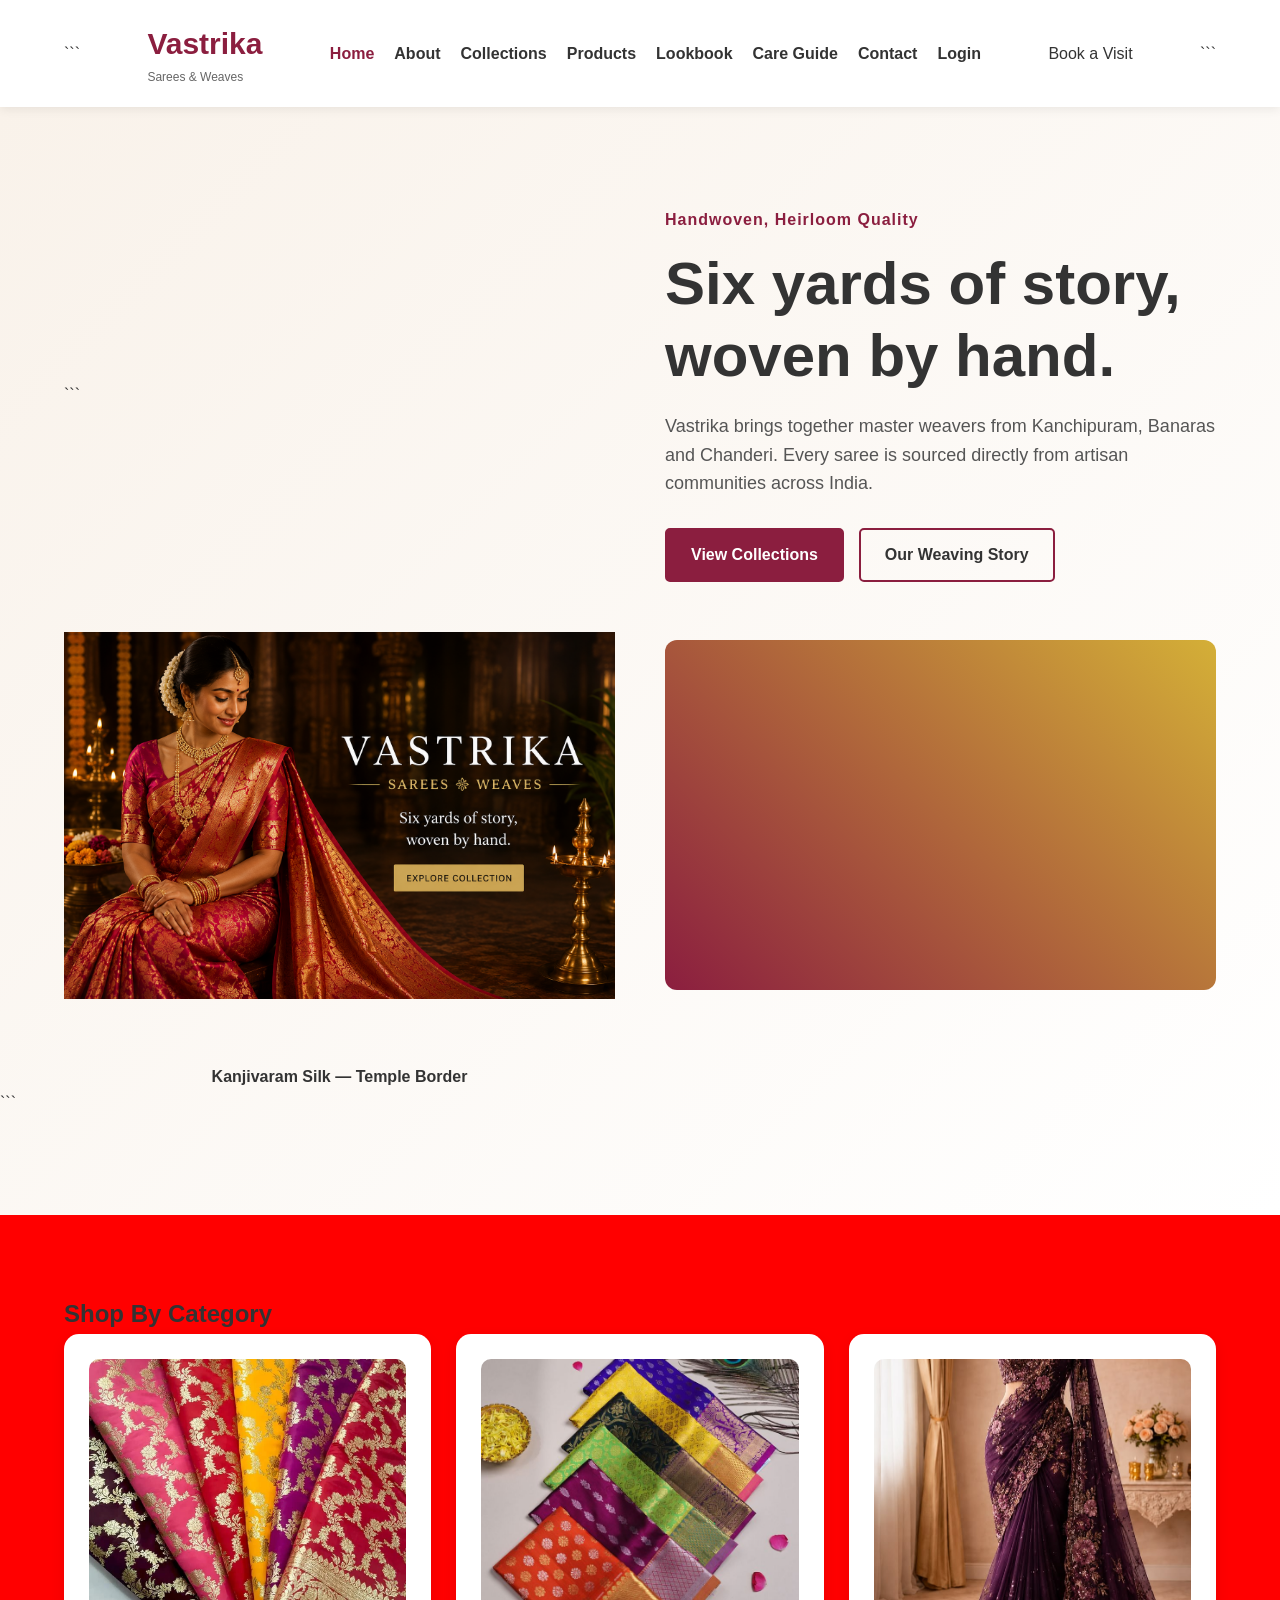
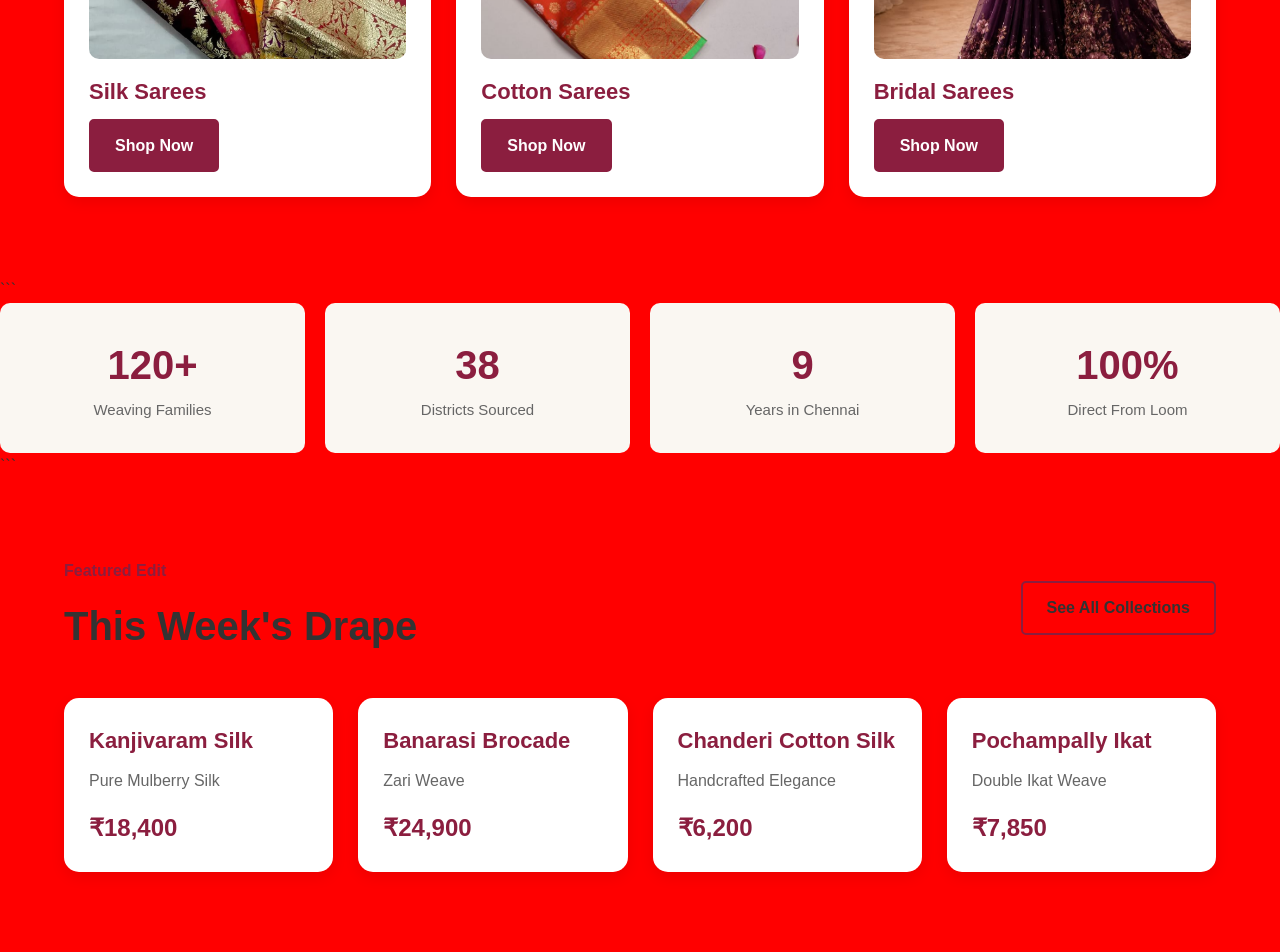
==== index.html @ ca404f15 "Add website files" ====
<!DOCTYPE html>

<html lang="en">
<head>
<meta charset="UTF-8">
<meta name="viewport" content="width=device-width, initial-scale=1.0">
<title>Vastrika — Handwoven Saree Boutique</title>
<link rel="stylesheet" href="css/style.css">
</head>
<body>

<header class="site-header">
  <div class="wrap">

```
<a href="index.html" class="brand">
  Vastrika
  <small>Sarees & Weaves</small>
</a>

<nav class="main-nav">
  <ul>
    <li><a href="index.html" class="active">Home</a></li>
    <li><a href="about.html">About</a></li>
    <li><a href="collections.html">Collections</a></li>
    <li><a href="products.html">Products</a></li>
    <li><a href="gallery.html">Lookbook</a></li>
    <li><a href="care-guide.html">Care Guide</a></li>
    <li><a href="contact.html">Contact</a></li>
    <li><a href="login.html">Login</a></li>
  </ul>
</nav>

<div class="header-cta">
  <a href="contact.html" class="icon-btn">
    Book a Visit
  </a>
</div>
```

  </div>
</header>

<section class="hero">

  <div class="hero-weave"></div>

  <div class="wrap">

```
<div>

  <div class="hero-eyebrow">
    Handwoven, Heirloom Quality
  </div>

  <h1>
    Six yards of story,<br>
    woven by hand.
  </h1>

  <p>
    Vastrika brings together master weavers from
    Kanchipuram, Banaras and Chanderi.
    Every saree is sourced directly from artisan
    communities across India.
  </p>

  <div class="hero-actions">

    <a href="collections.html"
       class="btn btn-solid">
       View Collections
    </a>

    <a href="about.html"
       class="btn">
       Our Weaving Story
    </a>

  </div>

</div>
 <img src="images/hero-banner.jpg" alt="Hero Banner">
  <div class="swatch"></div>
  <div class="swatch-caption">
    Kanjivaram Silk — Temple Border
  </div>
</div>
```

  </div>

</section>

<!-- <section class="stats-section">

  <div class="wrap"> -->
  <section class="categories">
  <div class="wrap">

    <h2>Shop By Category</h2>

    <div class="grid-3">

      <div class="card">
        <img src="images/silk-category.jpg" alt="Silk Sarees">
        <h3>Silk Sarees</h3>
        <a href="products.html" class="btn btn-solid">Shop Now</a>
      </div>

      <div class="card">
        <img src="images/cotton-category.jpg" alt="Cotton Sarees">
        <h3>Cotton Sarees</h3>
        <a href="products.html" class="btn btn-solid">Shop Now</a>
      </div>

      <div class="card">
        <img src="images/bridal-category.jpg" alt="Bridal Sarees">
        <h3>Bridal Sarees</h3>
        <a href="products.html" class="btn btn-solid">Shop Now</a>
      </div>

    </div>

  </div>
</section>  

```
<div class="stats">

  <div class="stat">
    <span class="num">120+</span>
    <span class="label">Weaving Families</span>
  </div>

  <div class="stat">
    <span class="num">38</span>
    <span class="label">Districts Sourced</span>
  </div>

  <div class="stat">
    <span class="num">9</span>
    <span class="label">Years in Chennai</span>
  </div>

  <div class="stat">
    <span class="num">100%</span>
    <span class="label">Direct From Loom</span>
  </div>

</div>
```

  </div>

</section>

<section>

<div class="wrap">

<div class="section-head">

<div>
<div class="eyebrow">
Featured Edit
</div>

<h2>
This Week's Drape
</h2>
</div>

<a href="collections.html" class="btn">
See All Collections
</a>

</div>

<div class="grid-4">

<div class="card">
<h3>Kanjivaram Silk</h3>
<p>Pure Mulberry Silk</p>
<div class="price">₹18,400</div>
</div>

<div class="card">
<h3>Banarasi Brocade</h3>
<p>Zari Weave</p>
<div class="price">₹24,900</div>
</div>

<div class="card">
<h3>Chanderi Cotton Silk</h3>
<p>Handcrafted Elegance</p>
<div class="price">₹6,200</div>
</div>

<div class="card">
<h3>Pochampally Ikat</h3>
<p>Double Ikat Weave</p>
<div class="price">₹7,850</div>
</div>

</div>

</div>

</section>

<!-- Continue with:
Artisan Spotlight
How We Work
Bridal Collection
Customer Reviews
FAQ
Newsletter
Footer -->

<script src="js/script.js"></script>

</body>
</html>
---- css/style.css ----
/* =========================
   VASTRIKA BOUTIQUE WEBSITE
   STYLE.CSS
========================= */

*{
margin:0;
padding:0;
box-sizing:border-box;
}

body{
font-family:Arial, Helvetica, sans-serif;
background:#faf7f2;
color:#333;
line-height:1.6;
}

a{
text-decoration:none;
color:inherit;
}

ul{
list-style:none;
}

img{
max-width:100%;
display:block;
}

/* =========================
   CONTAINER
========================= */

.wrap{
width:90%;
max-width:1200px;
margin:auto;
}

/* =========================
   HEADER
========================= */

.site-header{
background:#ffffff;
box-shadow:0 2px 10px rgba(0,0,0,0.08);
position:sticky;
top:0;
z-index:1000;
}

.site-header .wrap{
display:flex;
justify-content:space-between;
align-items:center;
padding:20px 0;
}

.brand{
font-size:30px;
font-weight:bold;
color:#8b1e3f;
display:flex;
flex-direction:column;
}

.brand small{
font-size:12px;
color:#666;
font-weight:normal;
}

.main-nav ul{
display:flex;
gap:25px;
}

.main-nav a{
font-size:16px;
font-weight:600;
transition:0.3s;
}

.main-nav a:hover{
color:#8b1e3f;
}

.active{
color:#8b1e3f;
}

/* =========================
   BUTTONS
========================= */

.btn{
display:inline-block;
padding:12px 24px;
border-radius:5px;
font-weight:600;
transition:0.3s;
border:2px solid #8b1e3f;
}

.btn:hover{
transform:translateY(-2px);
}

.btn-solid{
background:#8b1e3f;
color:#fff;
}

.btn-solid:hover{
background:#6e1732;
}

/* =========================
   HERO SECTION
========================= */

.hero{
padding:100px 0;
background:linear-gradient(
135deg,
#f9f2ea,
#fff
);
}

.hero .wrap{
display:grid;
grid-template-columns:1fr 1fr;
gap:50px;
align-items:center;
}

.hero-eyebrow{
color:#8b1e3f;
font-weight:bold;
margin-bottom:15px;
letter-spacing:1px;
}

.hero h1{
font-size:60px;
margin-bottom:20px;
line-height:1.2;
}

.hero p{
font-size:18px;
color:#555;
margin-bottom:30px;
}

.hero-actions{
display:flex;
gap:15px;
flex-wrap:wrap;
}

.swatch-panel{
background:white;
padding:30px;
border-radius:15px;
box-shadow:0 5px 20px rgba(0,0,0,0.08);
}

.swatch{
height:350px;
border-radius:12px;
background:linear-gradient(
45deg,
#8b1e3f,
#d4af37
);
}

.swatch-caption{
margin-top:15px;
font-weight:600;
text-align:center;
}

/* =========================
   STATS SECTION
========================= */

.stats-section{
padding:70px 0;
background:#fff;
}

.stats{
display:grid;
grid-template-columns:repeat(4,1fr);
gap:20px;
}

.stat{
text-align:center;
background:#faf7f2;
padding:30px;
border-radius:10px;
}

.num{
display:block;
font-size:40px;
font-weight:bold;
color:#8b1e3f;
}

.label{
font-size:15px;
color:#666;
}

/* =========================
   SECTION TITLE
========================= */

section{
padding:80px 0;
}

.section-head{
display:flex;
justify-content:space-between;
align-items:center;
margin-bottom:40px;
}

.eyebrow{
color:#8b1e3f;
font-weight:bold;
margin-bottom:10px;
}

.section-head h2{
font-size:40px;
}
/* =========================
   CARDS
========================= */

.card{
background:#ffffff;
padding:25px;
border-radius:15px;
box-shadow:0 5px 15px rgba(0,0,0,0.08);
transition:0.3s;
}

.card:hover{
transform:translateY(-8px);
}

.card h3{
margin-bottom:10px;
font-size:22px;
color:#8b1e3f;
}

.card p{
color:#666;
margin-bottom:15px;
}

.price{
font-size:24px;
font-weight:bold;
color:#8b1e3f;
margin-top:10px;
}

/* =========================
   PRODUCT GRIDS
========================= */

.grid-4{
display:grid;
grid-template-columns:repeat(4,1fr);
gap:25px;
}

.grid-3{
display:grid;
grid-template-columns:repeat(3,1fr);
gap:25px;
}

.grid-2{
display:grid;
grid-template-columns:repeat(2,1fr);
gap:25px;
}

/* =========================
   PRODUCT IMAGE PLACEHOLDER
========================= */

.card-fabric{
height:250px;
border-radius:12px;
margin-bottom:20px;
}

.f1{
background:linear-gradient(45deg,#8b1e3f,#d4af37);
}

.f2{
background:linear-gradient(45deg,#4a0d26,#f4c95d);
}

.f3{
background:linear-gradient(45deg,#9b6a2f,#fff2d8);
}

.f4{
background:linear-gradient(45deg,#003049,#669bbc);
}

.card-tag{
display:inline-block;
background:#fff;
padding:6px 12px;
border-radius:20px;
margin:15px;
font-size:12px;
font-weight:bold;
}

/* =========================
   CONTACT FORM
========================= */

.contact-form{
max-width:800px;
margin:auto;
display:flex;
flex-direction:column;
gap:20px;
}

.contact-form input,
.contact-form textarea{
padding:15px;
border:1px solid #ddd;
border-radius:8px;
font-size:16px;
outline:none;
}

.contact-form input:focus,
.contact-form textarea:focus{
border-color:#8b1e3f;
}

/* =========================
   LOGIN / REGISTER
========================= */

.auth-form{
max-width:500px;
margin:auto;
background:#fff;
padding:40px;
border-radius:15px;
box-shadow:0 5px 20px rgba(0,0,0,0.08);
display:flex;
flex-direction:column;
gap:20px;
}

.auth-form input{
padding:15px;
border:1px solid #ddd;
border-radius:8px;
font-size:16px;
}

.auth-form input:focus{
border-color:#8b1e3f;
outline:none;
}

/* =========================
   NEWSLETTER
========================= */

.newsletter{
background:#8b1e3f;
color:#fff;
text-align:center;
}

.newsletter h2{
margin-bottom:25px;
font-size:36px;
}

.newsletter form{
display:flex;
justify-content:center;
gap:10px;
flex-wrap:wrap;
}

.newsletter input{
padding:15px;
width:350px;
border:none;
border-radius:5px;
}

.newsletter button{
padding:15px 25px;
border:none;
background:#d4af37;
color:#fff;
font-weight:bold;
border-radius:5px;
cursor:pointer;
}

/* =========================
   FOOTER
========================= */

.site-footer{
background:#222;
color:#fff;
}

.footer-top{
display:grid;
grid-template-columns:2fr 1fr 1fr 1fr;
gap:40px;
padding:60px 0;
}

.footer-brand{
font-size:28px;
font-weight:bold;
margin-bottom:15px;
}

.footer-col h4{
margin-bottom:15px;
}

.footer-col ul li{
margin-bottom:10px;
}

.footer-col a:hover{
color:#d4af37;
}

.footer-social{
display:flex;
gap:10px;
margin-top:20px;
}

.footer-social a{
width:40px;
height:40px;
display:flex;
align-items:center;
justify-content:center;
background:#333;
border-radius:50%;
}

.footer-bottom{
border-top:1px solid #444;
padding:20px 0;
display:flex;
justify-content:space-between;
align-items:center;
}

/* =========================
   WISHLIST & CART
========================= */

.cart-summary{
background:#fff;
padding:30px;
border-radius:15px;
box-shadow:0 5px 15px rgba(0,0,0,0.08);
}

.cart-summary h3{
margin-bottom:20px;
color:#8b1e3f;
}

.cart-summary p{
margin-bottom:10px;
font-size:18px;
}
/* =========================
   ANIMATIONS
========================= */

@keyframes fadeUp{
from{
opacity:0;
transform:translateY(30px);
}
to{
opacity:1;
transform:translateY(0);
}
}

.hero,
.card,
.stat,
.section-head{
animation:fadeUp 0.8s ease;
}

/* =========================
   HOVER EFFECTS
========================= */

.card:hover{
box-shadow:0 12px 30px rgba(0,0,0,0.15);
}

.footer-social a:hover{
background:#8b1e3f;
}

.newsletter button:hover{
opacity:0.9;
}

.btn:hover{
opacity:0.95;
}

/* =========================
   TABLES
========================= */

table{
width:100%;
border-collapse:collapse;
margin-top:20px;
background:#fff;
}

table th{
background:#8b1e3f;
color:#fff;
padding:15px;
text-align:left;
}

table td{
padding:15px;
border:1px solid #ddd;
}

/* =========================
   BADGES
========================= */

.badge{
display:inline-block;
padding:6px 12px;
background:#8b1e3f;
color:#fff;
border-radius:20px;
font-size:12px;
font-weight:bold;
}

/* =========================
   ALERT BOX
========================= */

.alert{
background:#fff4d6;
border-left:5px solid #d4af37;
padding:15px;
margin:20px 0;
border-radius:6px;
}

/* =========================
   UTILITY CLASSES
========================= */

.text-center{
text-align:center;
}

.mt-20{
margin-top:20px;
}

.mt-40{
margin-top:40px;
}

.mt-60{
margin-top:60px;
}

.mb-20{
margin-bottom:20px;
}

.mb-40{
margin-bottom:40px;
}

.mb-60{
margin-bottom:60px;
}

/* =========================
   RESPONSIVE DESIGN
========================= */

@media(max-width:992px){

.hero .wrap{
grid-template-columns:1fr;
}

.grid-4{
grid-template-columns:repeat(2,1fr);
}

.grid-3{
grid-template-columns:repeat(2,1fr);
}

.footer-top{
grid-template-columns:1fr 1fr;
}

.hero h1{
font-size:45px;
}

.section-head h2{
font-size:32px;
}

}

/* =========================
   MOBILE
========================= */

@media(max-width:768px){

.site-header .wrap{
flex-direction:column;
gap:15px;
}

.main-nav ul{
flex-wrap:wrap;
justify-content:center;
gap:12px;
}

.hero{
padding:60px 0;
}

.hero h1{
font-size:36px;
}

.hero p{
font-size:16px;
}

.grid-4,
.grid-3,
.grid-2{
grid-template-columns:1fr;
}

.stats{
grid-template-columns:1fr 1fr;
}

.footer-top{
grid-template-columns:1fr;
}

.footer-bottom{
flex-direction:column;
gap:10px;
text-align:center;
}

.newsletter input{
width:100%;
}

.newsletter form{
flex-direction:column;
}

.contact-form,
.auth-form{
width:100%;
}

}

/* =========================
   SMALL MOBILE
========================= */

@media(max-width:480px){

.hero h1{
font-size:28px;
}

.section-head h2{
font-size:24px;
}

.brand{
font-size:24px;
}

.stats{
grid-template-columns:1fr;
}

.num{
font-size:32px;
}

.card{
padding:20px;
}

}
body{
    background:red !important;
}
.main-nav ul{
    display:flex;
    gap:20px;
    list-style:none;

}

.card img{
    width:100%;
    height:300px;
    object-fit:cover;
    border-radius:10px;
    margin-bottom:15px;
}
/* =========================
   END OF STYLE.CSS
========================= */
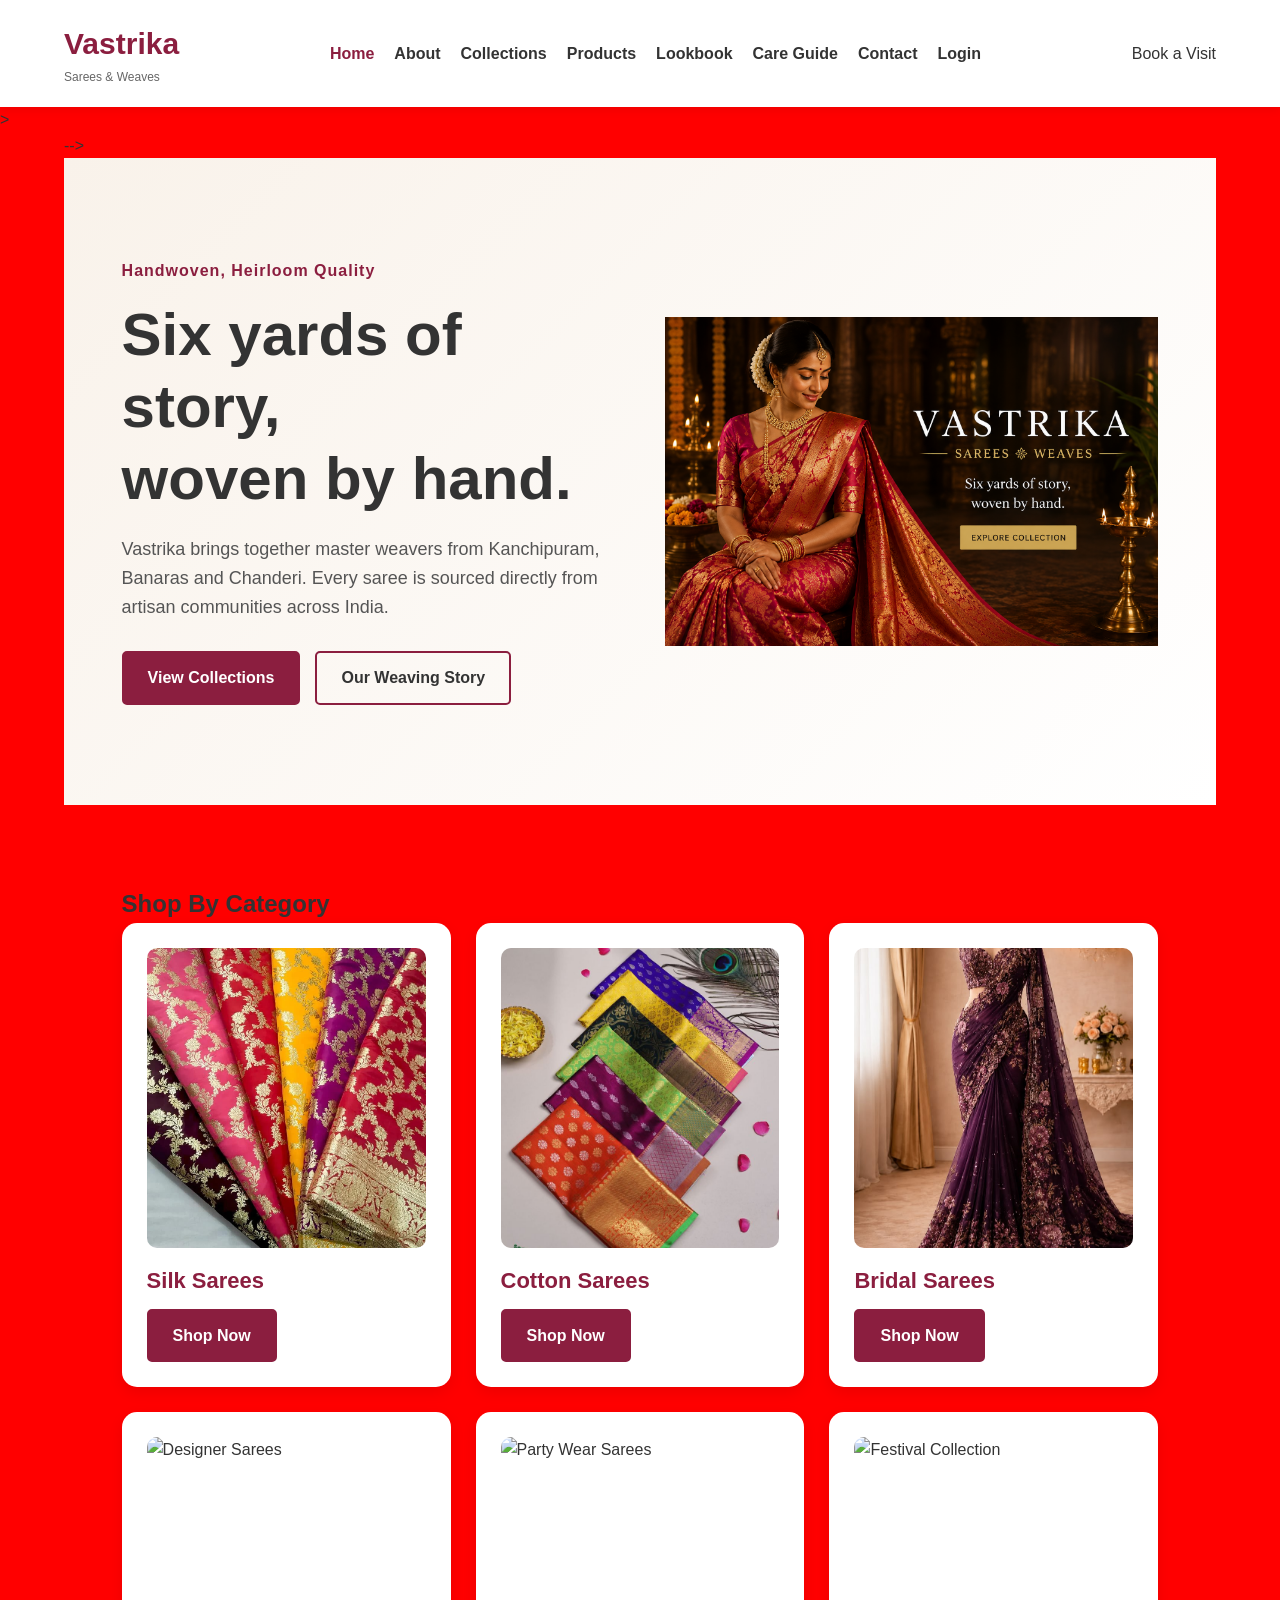
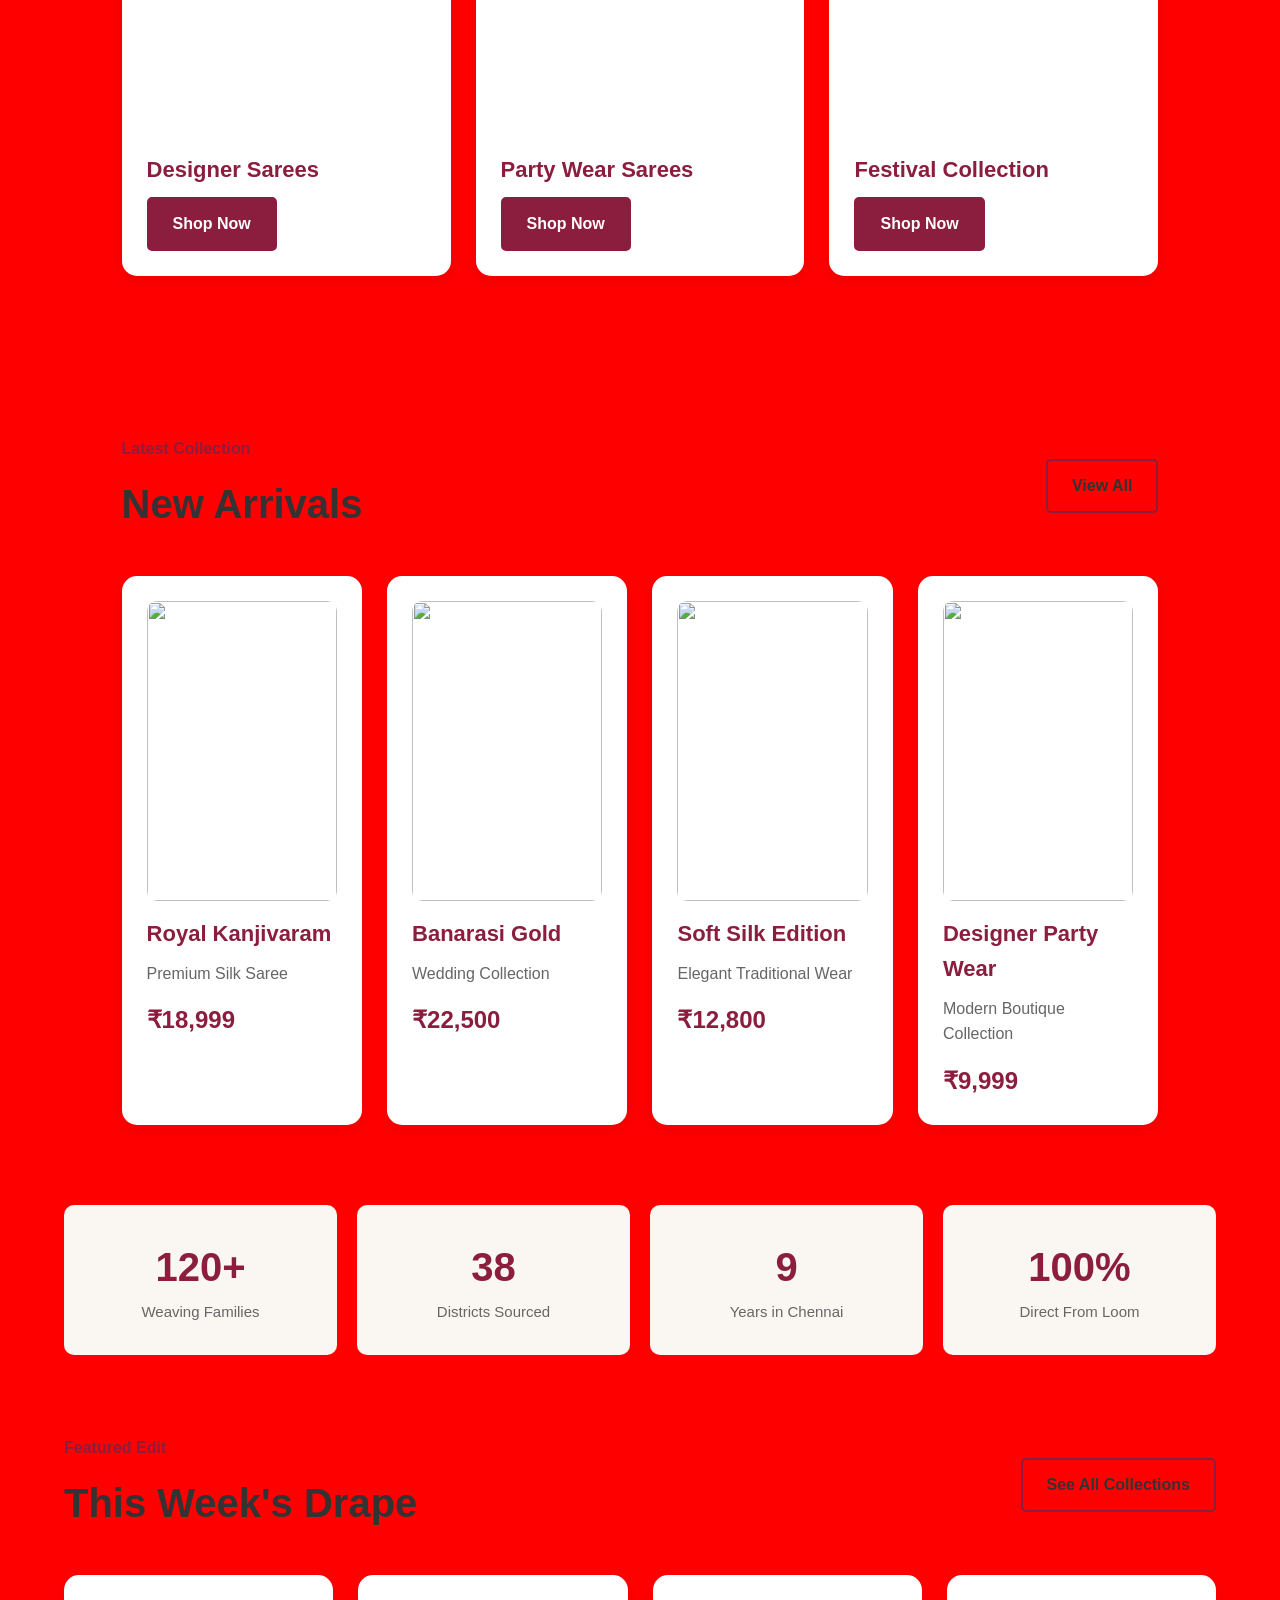
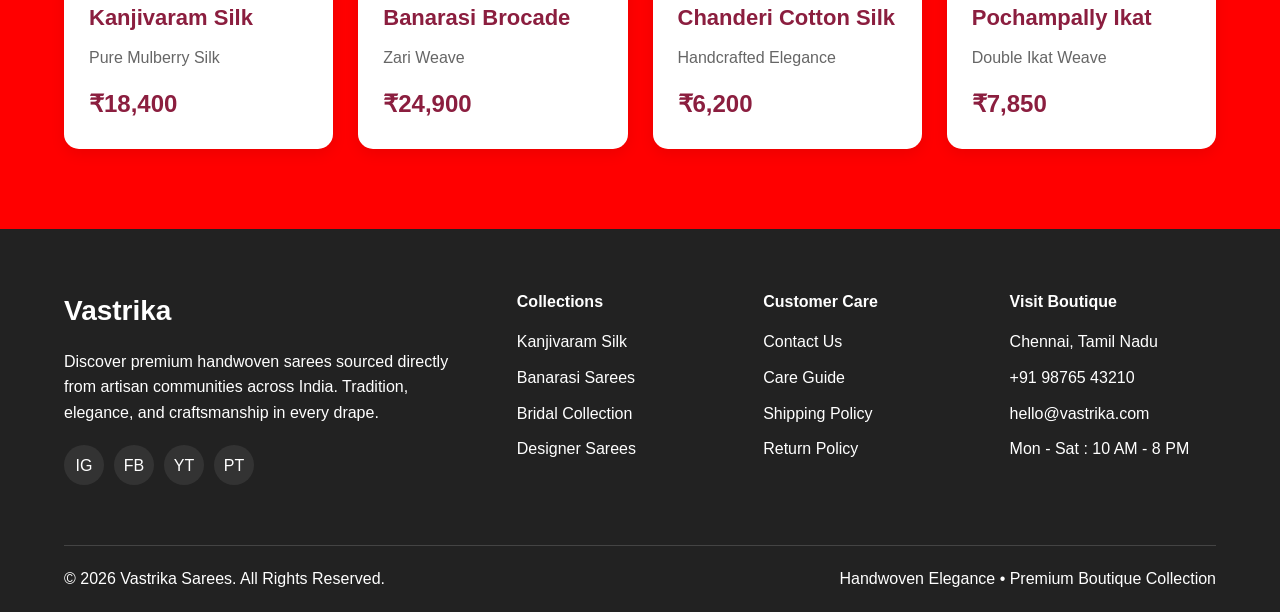
==== commit 3f68aa00: "Updated boutique website with new banners, collections, wishlist, gallery and contact pages" ====
--- a/index.html
+++ b/index.html
@@ -12,7 +12,7 @@
 <header class="site-header">
   <div class="wrap">
 
-```
+
 <a href="index.html" class="brand">
   Vastrika
   <small>Sarees & Weaves</small>
@@ -36,66 +36,42 @@
     Book a Visit
   </a>
 </div>
-```
+
 
   </div>
 </header>
 
+>
+
+  <div class="wrap"> -->
 <section class="hero">
-
-  <div class="hero-weave"></div>
-
-  <div class="wrap">
-
-```
-<div>
-
-  <div class="hero-eyebrow">
-    Handwoven, Heirloom Quality
-  </div>
-
-  <h1>
-    Six yards of story,<br>
-    woven by hand.
-  </h1>
-
-  <p>
-    Vastrika brings together master weavers from
-    Kanchipuram, Banaras and Chanderi.
-    Every saree is sourced directly from artisan
-    communities across India.
-  </p>
-
-  <div class="hero-actions">
-
-    <a href="collections.html"
-       class="btn btn-solid">
-       View Collections
-    </a>
-
-    <a href="about.html"
-       class="btn">
-       Our Weaving Story
-    </a>
-
-  </div>
-
-</div>
- <img src="images/hero-banner.jpg" alt="Hero Banner">
-  <div class="swatch"></div>
-  <div class="swatch-caption">
-    Kanjivaram Silk — Temple Border
-  </div>
-</div>
-```
-
-  </div>
-
+  <div class="wrap hero-box">
+
+    <div class="hero-text">
+      <div class="hero-eyebrow">Handwoven, Heirloom Quality</div>
+
+      <h1>Six yards of story,<br>woven by hand.</h1>
+
+      <p>
+        Vastrika brings together master weavers from Kanchipuram,
+        Banaras and Chanderi. Every saree is sourced directly
+        from artisan communities across India.
+      </p>
+
+      <div class="hero-actions">
+        <a href="collections.html" class="btn btn-solid">View Collections</a>
+        <a href="about.html" class="btn">Our Weaving Story</a>
+      </div>
+    </div>
+
+    <div class="hero-image">
+      <img src="images/hero-banner.jpg" alt="Hero Banner">
+    </div>
+
+  </div>
 </section>
 
-<!-- <section class="stats-section">
-
-  <div class="wrap"> -->
+
   <section class="categories">
   <div class="wrap">
 
@@ -120,13 +96,83 @@
         <h3>Bridal Sarees</h3>
         <a href="products.html" class="btn btn-solid">Shop Now</a>
       </div>
+ 
+        <div class="card">
+        <img src="images/designer-category.jpg" alt="Designer Sarees">
+        <h3>Designer Sarees</h3>
+        <a href="products.html" class="btn btn-solid">Shop Now</a>
+      </div>
+
+      <div class="card">
+        <img src="images/partywear-category.jpg" alt="Party Wear Sarees">
+        <h3>Party Wear Sarees</h3>
+        <a href="products.html" class="btn btn-solid">Shop Now</a>
+      </div>
+
+      <div class="card">
+        <img src="images/festival-category.jpg" alt="Festival Collection">
+        <h3>Festival Collection</h3>
+        <a href="products.html" class="btn btn-solid">Shop Now</a>
+      </div>
 
     </div>
 
   </div>
 </section>  
-
-```
+<section class="new-arrivals">
+
+<div class="wrap">
+
+<div class="section-head">
+
+<div>
+<div class="eyebrow">Latest Collection</div>
+<h2>New Arrivals</h2>
+</div>
+
+<a href="products.html" class="btn">
+View All
+</a>
+
+</div>
+
+<div class="grid-4">
+
+<div class="card">
+<img src="images/newarrival1.jpg" alt="">
+<h3>Royal Kanjivaram</h3>
+<p>Premium Silk Saree</p>
+<div class="price">₹18,999</div>
+</div>
+
+<div class="card">
+<img src="images/newarrival2.jpg" alt="">
+<h3>Banarasi Gold</h3>
+<p>Wedding Collection</p>
+<div class="price">₹22,500</div>
+</div>
+
+<div class="card">
+<img src="images/newarrival3.jpg" alt="">
+<h3>Soft Silk Edition</h3>
+<p>Elegant Traditional Wear</p>
+<div class="price">₹12,800</div>
+</div>
+
+<div class="card">
+<img src="images/newarrival4.jpg" alt="">
+<h3>Designer Party Wear</h3>
+<p>Modern Boutique Collection</p>
+<div class="price">₹9,999</div>
+</div>
+
+</div>
+
+</div>
+
+</section>
+
+
 <div class="stats">
 
   <div class="stat">
@@ -150,7 +196,7 @@
   </div>
 
 </div>
-```
+
 
   </div>
 
@@ -210,15 +256,75 @@
 
 </section>
 
-<!-- Continue with:
-Artisan Spotlight
-How We Work
-Bridal Collection
-Customer Reviews
-FAQ
-Newsletter
-Footer -->
-
+
+<footer class="site-footer">
+
+  <div class="wrap footer-top">
+
+    <div>
+      <div class="footer-brand">
+        Vastrika
+      </div>
+
+      <p class="footer-tagline">
+        Discover premium handwoven sarees sourced directly from
+        artisan communities across India. Tradition, elegance,
+        and craftsmanship in every drape.
+      </p>
+
+      <div class="footer-social">
+        <a href="#">IG</a>
+        <a href="#">FB</a>
+        <a href="#">YT</a>
+        <a href="#">PT</a>
+      </div>
+    </div>
+
+    <div class="footer-col">
+      <h4>Collections</h4>
+      <ul>
+        <li><a href="#">Kanjivaram Silk</a></li>
+        <li><a href="#">Banarasi Sarees</a></li>
+        <li><a href="#">Bridal Collection</a></li>
+        <li><a href="#">Designer Sarees</a></li>
+      </ul>
+    </div>
+
+    <div class="footer-col">
+      <h4>Customer Care</h4>
+      <ul>
+        <li><a href="contact.html">Contact Us</a></li>
+        <li><a href="care-guide.html">Care Guide</a></li>
+        <li><a href="#">Shipping Policy</a></li>
+        <li><a href="#">Return Policy</a></li>
+      </ul>
+    </div>
+
+    <div class="footer-col">
+      <h4>Visit Boutique</h4>
+      <ul>
+        <li>Chennai, Tamil Nadu</li>
+        <li>+91 98765 43210</li>
+        <li>hello@vastrika.com</li>
+        <li>Mon - Sat : 10 AM - 8 PM</li>
+      </ul>
+    </div>
+
+  </div>
+
+  <div class="wrap footer-bottom">
+
+    <span>
+      © 2026 Vastrika Sarees. All Rights Reserved.
+    </span>
+
+    <span>
+      Handwoven Elegance • Premium Boutique Collection
+    </span>
+
+  </div>
+
+</footer>
 <script src="js/script.js"></script>
 
 </body>
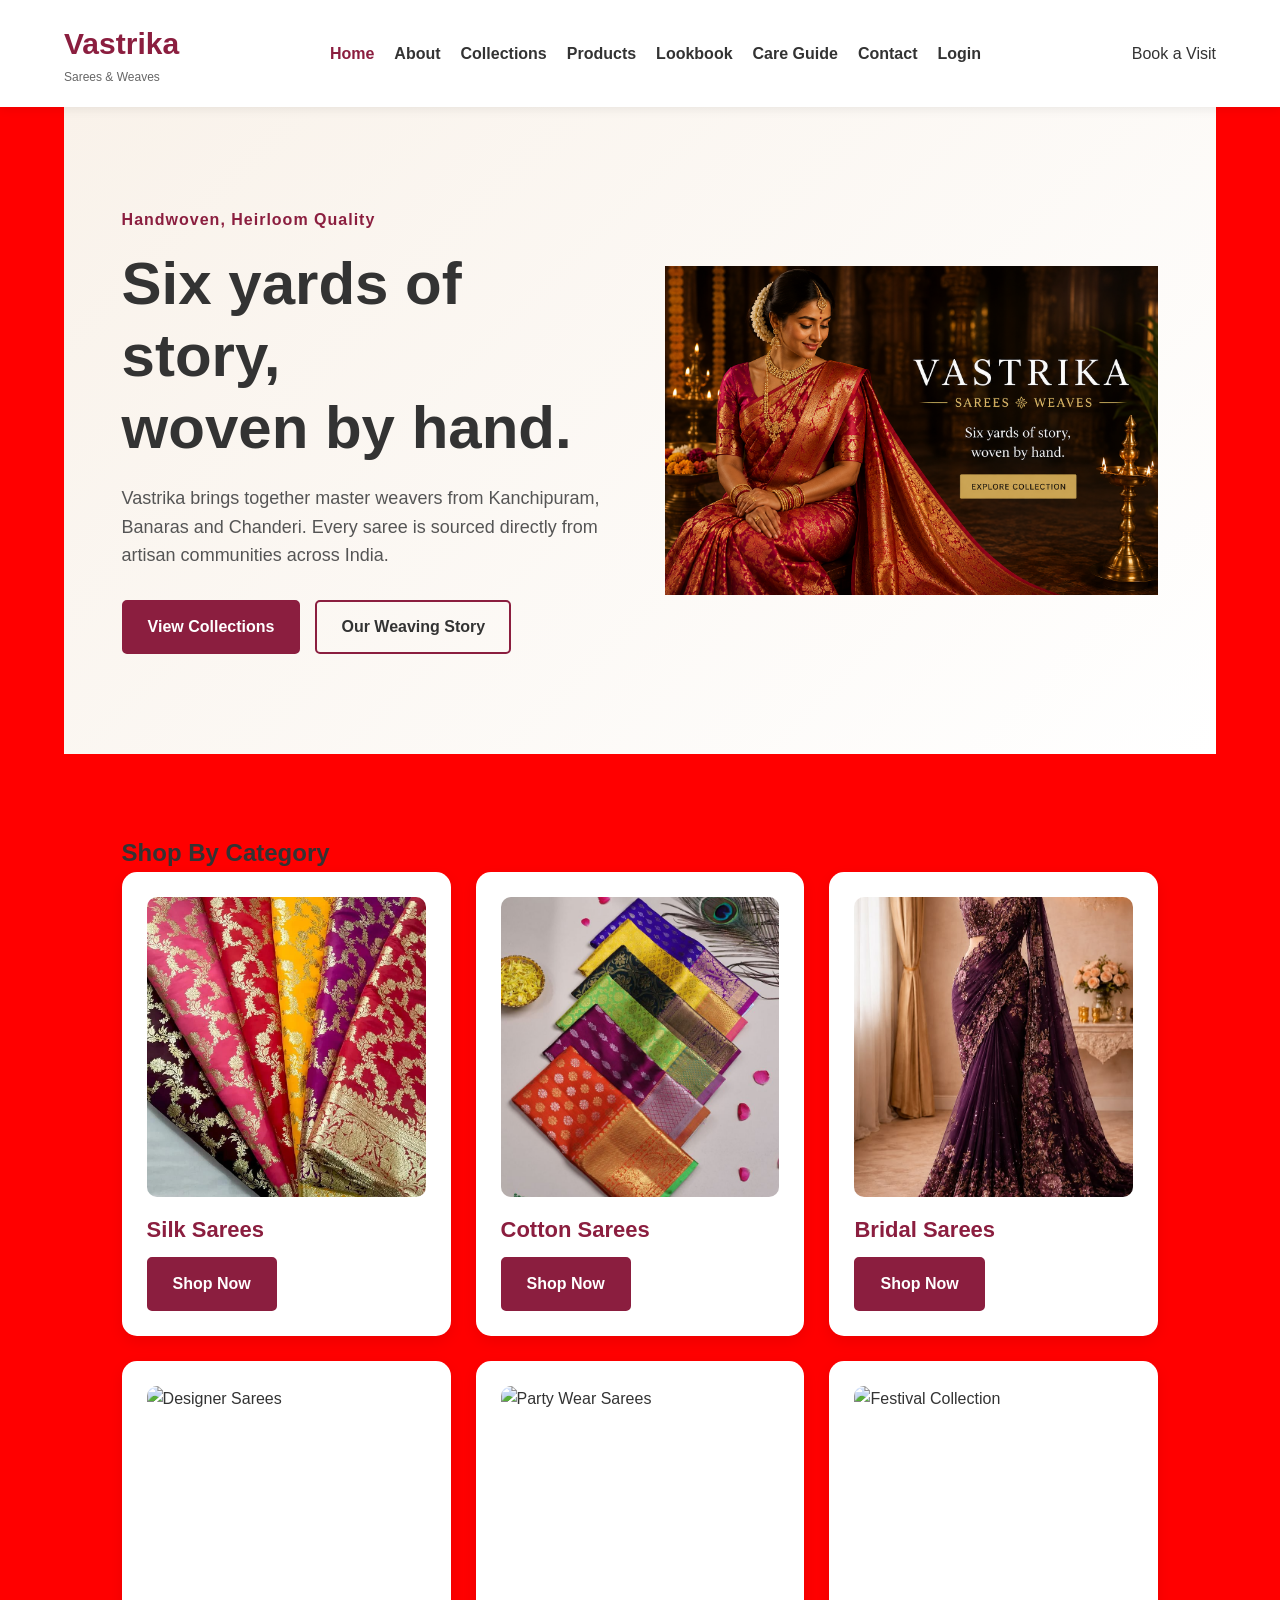
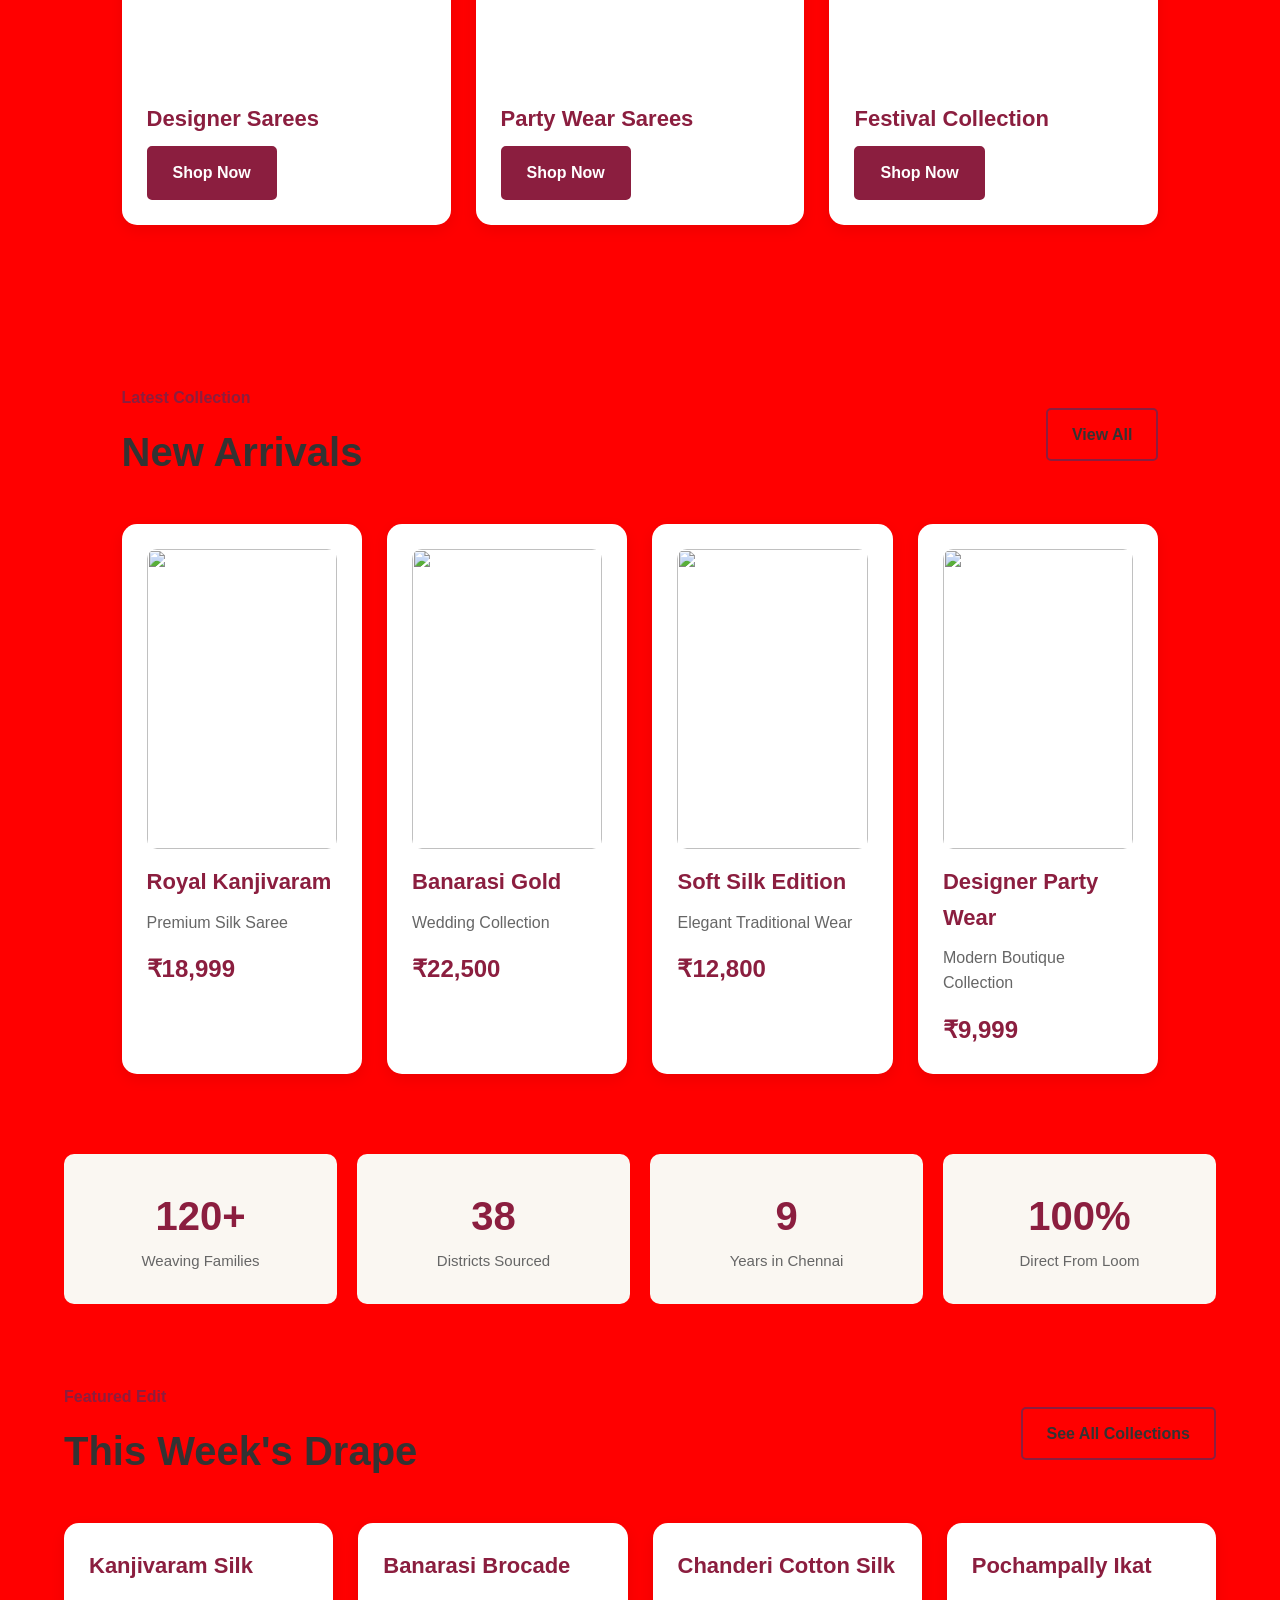
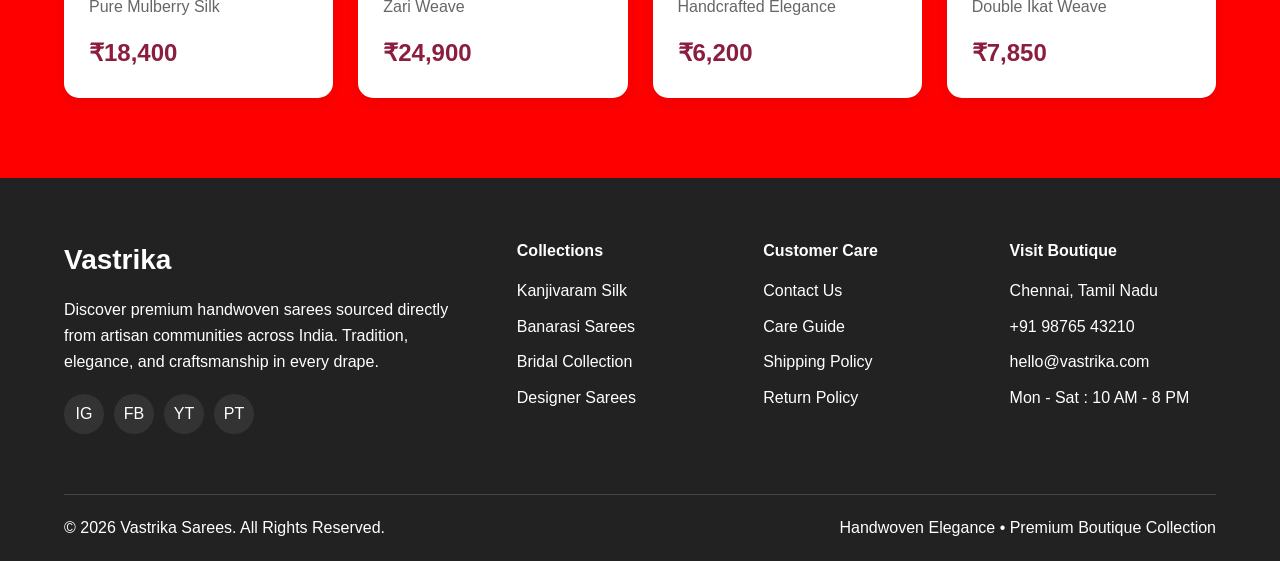
==== commit 7a00bfea: "Updated boutique website with new banners, collections, wishlist, gallery and contact pages" ====
--- a/index.html
+++ b/index.html
@@ -41,9 +41,9 @@
   </div>
 </header>
 
->
-
-  <div class="wrap"> -->
+
+
+  <div class="wrap"> 
 <section class="hero">
   <div class="wrap hero-box">
 
